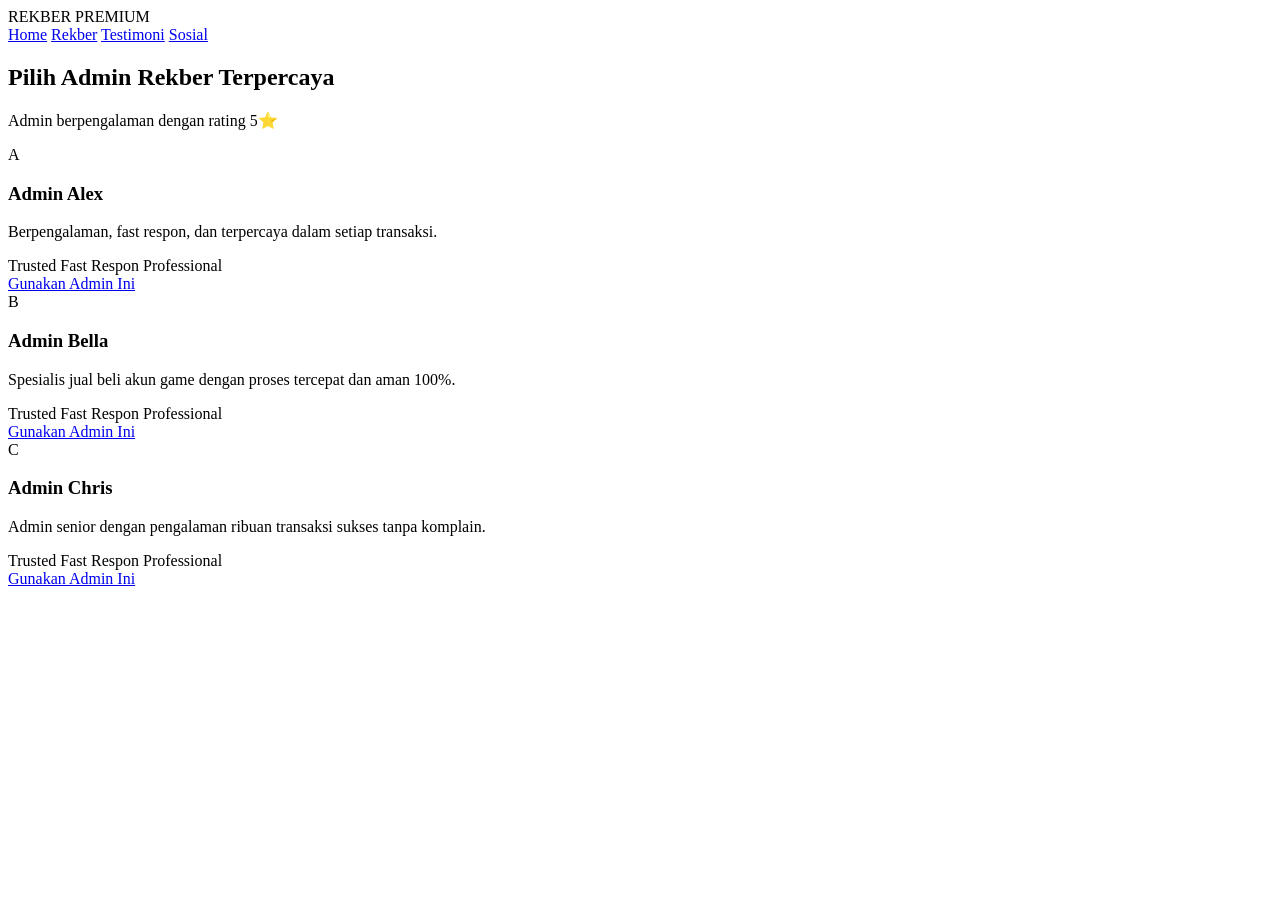
==== rekber.html @ de48e9e0 "Create rekber.html" ====
<!DOCTYPE html>
<html lang="id">
<head>
  <meta charset="UTF-8">
  <meta name="viewport" content="width=device-width, initial-scale=1.0">
  <title>Admin Rekber - Rekber Premium</title>
  <link rel="stylesheet" href="style.css">
  <link href="https://fonts.googleapis.com/css2?family=Poppins:wght@300;400;500;600;700&display=swap" rel="stylesheet">
</head>
<body>
  <header class="glass-navbar">
    <div class="container">
      <div class="logo">REKBER PREMIUM</div>
      <nav class="nav-menu">
        <a href="index.html" class="nav-link">Home</a>
        <a href="rekber.html" class="nav-link active">Rekber</a>
        <a href="testi.html" class="nav-link">Testimoni</a>
        <a href="sosial.html" class="nav-link">Sosial</a>
      </nav>
    </div>
  </header>

  <section class="rekber-header">
    <div class="container">
      <h1 class="section-title">Pilih Admin Rekber Terpercaya</h1>
      <p class="section-subtitle">Admin berpengalaman dengan rating 5⭐</p>
    </div>
  </section>

  <section class="admin-grid">
    <div class="container">
      <!-- ADMIN 1 -->
      <div class="admin-card js-scroll" data-delay="0">
        <div class="admin-avatar">
          <div class="avatar-placeholder">A</div>
        </div>
        <h3>Admin Alex</h3>
        <p>Berpengalaman, fast respon, dan terpercaya dalam setiap transaksi.</p>
        <div class="badges">
          <span class="badge trusted">Trusted</span>
          <span class="badge fast">Fast Respon</span>
          <span class="badge pro">Professional</span>
        </div>
        <a href="sosial.html" class="btn-primary btn-admin full-width">Gunakan Admin Ini</a>
      </div>

      <!-- ADMIN 2 -->
      <div class="admin-card js-scroll" data-delay="200">
        <div class="admin-avatar">
          <div class="avatar-placeholder">B</div>
        </div>
        <h3>Admin Bella</h3>
        <p>Spesialis jual beli akun game dengan proses tercepat dan aman 100%.</p>
        <div class="badges">
          <span class="badge trusted">Trusted</span>
          <span class="badge fast">Fast Respon</span>
          <span class="badge pro">Professional</span>
        </div>
        <a href="sosial.html" class="btn-primary btn-admin full-width">Gunakan Admin Ini</a>
      </div>

      <!-- ADMIN 3 -->
      <div class="admin-card js-scroll" data-delay="400">
        <div class="admin-avatar">
          <div class="avatar-placeholder">C</div>
        </div>
        <h3>Admin Chris</h3>
        <p>Admin senior dengan pengalaman ribuan transaksi sukses tanpa komplain.</p>
        <div class="badges">
          <span class="badge trusted">Trusted</span>
          <span class="badge fast">Fast Respon</span>
          <span class="badge pro">Professional</span>
        </div>
        <a href="sosial.html" class="btn-primary btn-admin full-width">Gunakan Admin Ini</a>
      </div>
    </div>
  </section>

<script src="script.js"></script>
</body>
</html>
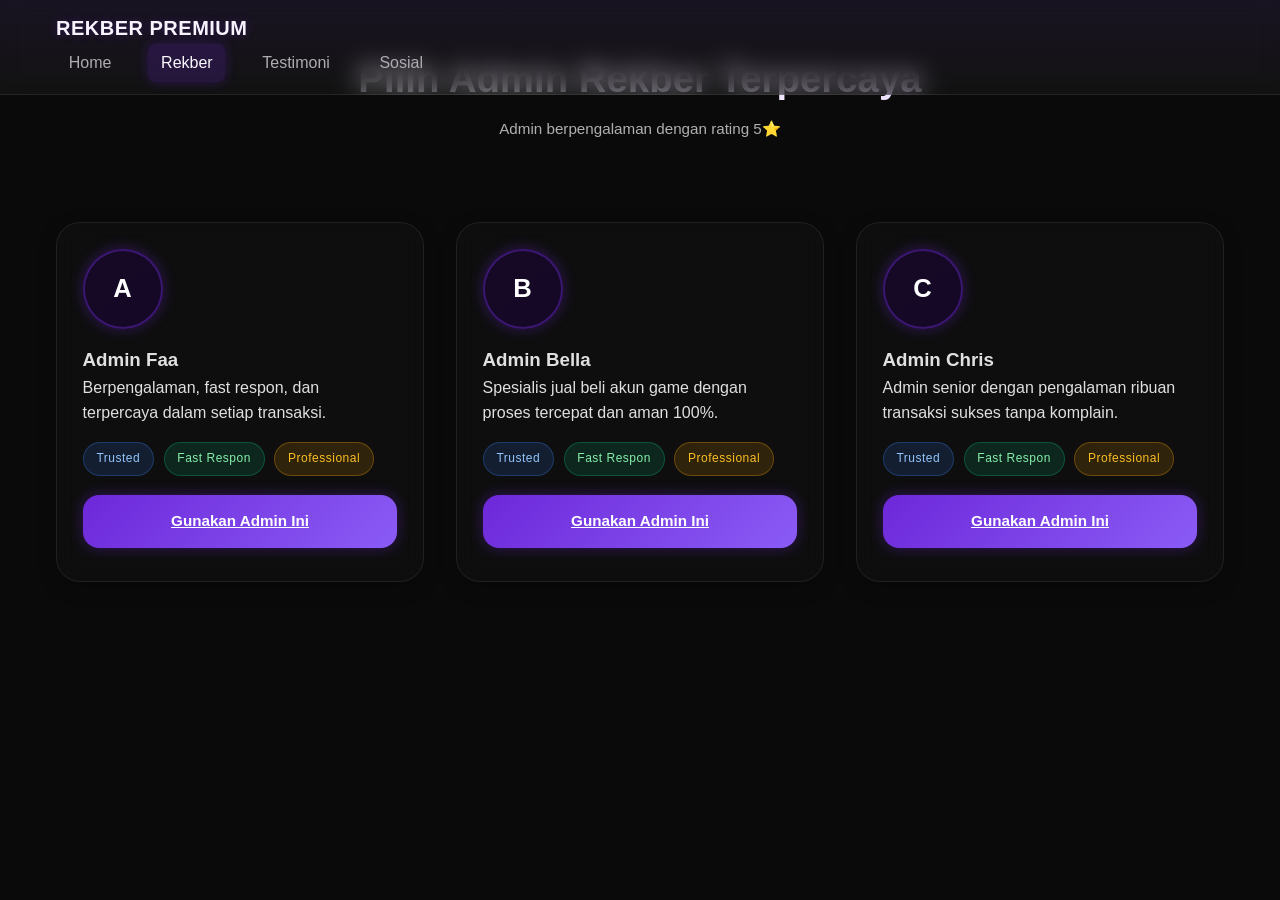
==== commit 9019e955: "Update rekber.html" ====
--- a/rekber.html
+++ b/rekber.html
@@ -34,14 +34,14 @@
         <div class="admin-avatar">
           <div class="avatar-placeholder">A</div>
         </div>
-        <h3>Admin Alex</h3>
+        <h3>Admin Faa</h3>
         <p>Berpengalaman, fast respon, dan terpercaya dalam setiap transaksi.</p>
         <div class="badges">
           <span class="badge trusted">Trusted</span>
           <span class="badge fast">Fast Respon</span>
           <span class="badge pro">Professional</span>
         </div>
-        <a href="sosial.html" class="btn-primary btn-admin full-width">Gunakan Admin Ini</a>
+        <a href="https://wa.me/6285692940673" class="btn-primary btn-admin full-width">Gunakan Admin Ini</a>
       </div>
 
       <!-- ADMIN 2 -->
--- a/style.css
+++ b/style.css
@@ -0,0 +1,914 @@
+/* ===== BASE & FONT ===== */
+:root {
+  --bg: #0a0a0a;
+  --primary: #6d28d9;
+  --primary-light: #8b5cf6;
+  --primary-dark: #5b21b6;
+  --text: #e0e0e0;
+  --text-light: #b0b0b0;
+  --card-bg: rgba(20, 20, 20, 0.6);
+  --glass-bg: rgba(30, 30, 30, 0.45);
+  --shadow: rgba(0, 0, 0, 0.4);
+  --shadow-light: rgba(109, 40, 217, 0.1);
+  --border: rgba(255, 255, 255, 0.08);
+  --btn-transition: 0.35s ease;
+  --anim-speed: 0.5s;
+}
+
+*,
+*::before,
+*::after {
+  box-sizing: border-box;
+  margin: 0;
+  padding: 0;
+}
+
+html {
+  scroll-behavior: smooth;
+}
+
+body {
+  font-family: "Poppins", -apple-system, BlinkMacSystemFont, "Segoe UI", sans-serif;
+  background-color: var(--bg);
+  color: var(--text);
+  line-height: 1.6;
+  overflow-x: hidden;
+}
+
+/* ===== UTILITY ===== */
+.container {
+  width: min(100% - 2rem, 1200px);
+  margin-inline: auto;
+  padding-inline: 1rem;
+}
+
+/* ===== GLASS NAVBAR ===== */
+.glass-navbar {
+  position: fixed;
+  top: 0;
+  left: 0;
+  right: 0;
+  z-index: 1000;
+  padding: 0.75rem 0;
+  background: var(--glass-bg);
+  backdrop-filter: blur(12px);
+  -webkit-backdrop-filter: blur(12px);
+  border-bottom: 1px solid var(--border);
+  transition: background 0.3s ease, box-shadow 0.3s ease;
+}
+
+.glass-navbar::before {
+  content: "";
+  position: absolute;
+  inset: 0;
+  background: linear-gradient(
+    180deg,
+    rgba(109, 40, 217, 0.08),
+    transparent
+  );
+  border-radius: inherit;
+  pointer-events: none;
+}
+
+.logo {
+  font-weight: 600;
+  font-size: 1.25rem;
+  color: #ffffff;
+  letter-spacing: 0.5px;
+  text-shadow: 0 0 10px rgba(109, 40, 217, 0.3);
+}
+
+.nav-menu {
+  display: flex;
+  gap: 1.5rem;
+}
+
+.nav-link {
+  color: var(--text-light);
+  text-decoration: none;
+  font-size: 0.95rem;
+  font-weight: 500;
+  padding: 0.4rem 0.8rem;
+  border-radius: 0.5rem;
+  transition: color 0.3s ease, background 0.3s ease, box-shadow 0.3s ease;
+}
+
+.nav-link:hover,
+.nav-link.active {
+  color: #ffffff;
+  background: rgba(109, 40, 217, 0.2);
+  box-shadow: 0 0 12px rgba(109, 40, 217, 0.3);
+}
+
+/* ===== HERO SECTION ===== */
+.hero {
+  position: relative;
+  min-height: 100vh;
+  display: flex;
+  align-items: center;
+  overflow: hidden;
+}
+
+.hero-bg {
+  position: absolute;
+  inset: 0;
+  z-index: -1;
+}
+
+.hero-gradient {
+  position: absolute;
+  inset: 0;
+  background: linear-gradient(
+    135deg,
+    #0a0a0a,
+    #121212,
+    #1a0a30,
+    #0a0a1a
+  );
+  animation: slowGradient 12s ease-in-out infinite alternate;
+}
+
+.hero-particles {
+  position: absolute;
+  inset: 0;
+  background-image: radial-gradient(
+    rgba(109, 40, 217, 0.1) 1px,
+    transparent 1px
+  );
+  background-size: 50px 50px;
+  animation: floatParticles 6s linear infinite;
+  opacity: 0.4;
+}
+
+.hero-content {
+  opacity: 0;
+  transform: translateY(20px);
+  animation: fadeInUp 0.8s ease forwards;
+}
+
+.hero-title {
+  font-size: clamp(2.2rem, 5vw, 3.5rem);
+  font-weight: 700;
+  letter-spacing: -0.5px;
+  margin-bottom: 0.75rem;
+  background: linear-gradient(90deg, #ffffff, #e6d5ff);
+  -webkit-background-clip: text;
+  -webkit-text-fill-color: transparent;
+  background-clip: text;
+}
+
+.hero-subtitle {
+  font-size: clamp(1rem, 2.5vw, 1.25rem);
+  color: var(--text-light);
+  margin-bottom: 2rem;
+}
+
+/* ===== TRUST STATS ===== */
+.trust-stats {
+  display: flex;
+  flex-wrap: wrap;
+  gap: 1.5rem;
+  margin-bottom: 2rem;
+}
+
+.stat {
+  flex: 1 1 120px;
+  padding: 1rem;
+  background: rgba(109, 40, 217, 0.08);
+  border: 1px solid rgba(109, 40, 217, 0.15);
+  border-radius: 1rem;
+  box-shadow: 0 4px 12px var(--shadow);
+  text-align: center;
+}
+
+.stat-number {
+  font-size: 1.75rem;
+  font-weight: 700;
+  color: #ffffff;
+}
+
+.stat-label {
+  display: block;
+  font-size: 0.85rem;
+  color: var(--text-light);
+  margin-top: 0.25rem;
+}
+
+/* ===== HERO BUTTONS ===== */
+.hero-buttons {
+  display: flex;
+  flex-wrap: wrap;
+  gap: 1rem;
+  justify-content: center;
+  opacity: 0;
+  transform: translateY(10px);
+  animation: fadeInUp 0.8s ease 0.4s forwards;
+}
+
+.btn-primary {
+  padding: 0.9rem 1.8rem;
+  background: linear-gradient(135deg, var(--primary), var(--primary-light));
+  color: #ffffff;
+  border: none;
+  border-radius: 1rem;
+  font-weight: 600;
+  font-size: 0.95rem;
+  cursor: pointer;
+  transition: transform var(--btn-transition), box-shadow var(--btn-transition),
+    opacity 0.3s ease;
+  box-shadow: 0 0 15px rgba(109, 40, 217, 0.4);
+  position: relative;
+  overflow: hidden;
+}
+
+.btn-primary::before {
+  content: "";
+  position: absolute;
+  inset: 0;
+  background: linear-gradient(
+    135deg,
+    rgba(255, 255, 255, 0.1),
+    transparent
+  );
+  opacity: 0;
+  transition: opacity 0.3s ease;
+}
+
+.btn-primary:hover {
+  transform: scale(1.04);
+  box-shadow: 0 0 20px rgba(109, 40, 217, 0.6);
+  z-index: 5;
+}
+
+.btn-primary:hover::before {
+  opacity: 1;
+}
+
+.btn-secondary {
+  padding: 0.85rem 1.8rem;
+  background: rgba(255, 255, 255, 0.05);
+  color: var(--text);
+  border: 1px solid var(--border);
+  border-radius: 1rem;
+  font-weight: 500;
+  font-size: 0.95rem;
+  cursor: pointer;
+  transition: transform var(--btn-transition), background 0.3s ease,
+    box-shadow var(--btn-transition);
+}
+
+.btn-secondary:hover {
+  transform: scale(1.03);
+  background: rgba(255, 255, 255, 0.1);
+  box-shadow: 0 0 16px rgba(109, 40, 217, 0.35);
+}
+
+/* ===== GLOBAL ANIMATIONS ===== */
+@keyframes fadeInUp {
+  to {
+    opacity: 1;
+    transform: translateY(0);
+  }
+}
+
+@keyframes slowGradient {
+  0% {
+    background-position: 0% 50%;
+  }
+  100% {
+    background-position: 100% 50%;
+  }
+}
+
+@keyframes floatParticles {
+  0% {
+    background-position: 0 0;
+  }
+  100% {
+    background-position: 50px 50px;
+  }
+}
+
+.js-scroll {
+  opacity: 0;
+  transform: translateY(20px);
+  will-change: opacity, transform;
+  transition: opacity 0.7s ease, transform 0.7s ease;
+}
+
+.js-scroll.is-visible {
+  opacity: 1;
+  transform: translateY(0);
+}
+
+/* ================= TESTIMONI – MASONRY GALLERY ================= */
+.masonry-gallery {
+  padding-block: 3rem 2rem;
+}
+
+.masonry-gallery .container {
+  display: grid;
+  grid-template-columns: repeat(auto-fit, minmax(240px, 1fr));
+  grid-auto-rows: 180px;
+  grid-gap: 1rem;
+  gap: 1rem;
+  place-content: center;
+}
+
+.gallery-item {
+  position: relative;
+  overflow: hidden;
+  border-radius: 1.25rem;
+  background: linear-gradient(135deg, #1a0b2e, #1a0a30);
+  box-shadow: 0 4px 14px rgba(0, 0, 0, 0.25);
+  transition: transform 0.4s ease, box-shadow 0.4s ease;
+}
+
+.gallery-item:hover {
+  transform: translateY(-6px);
+  box-shadow: 0 10px 24px rgba(109, 40, 217, 0.35);
+}
+
+.gallery-item::before {
+  content: "";
+  position: absolute;
+  inset: 0;
+  background-image: url("https://source.unsplash.com/random/400x400/?gaming,chat");
+  background-size: cover;
+  background-position: center;
+  filter: brightness(0.7);
+  transition: filter 0.4s ease;
+}
+
+.gallery-item:hover::before {
+  filter: brightness(0.5) scale(1.05);
+}
+
+.gallery-overlay {
+  position: absolute;
+  inset: 0;
+  padding: 1rem;
+  display: flex;
+  align-items: center;
+  justify-content: center;
+  background: linear-gradient(
+    rgba(10, 10, 10, 0.7),
+    rgba(10, 10, 10, 0)
+  );
+  color: #ffffff;
+  font-size: 0.95rem;
+  text-align: center;
+  opacity: 0;
+  transform: translateY(10px);
+  transition: opacity 0.5s ease, transform 0.5s ease;
+  pointer-events: none;
+}
+
+.gallery-item:hover .gallery-overlay {
+  opacity: 1;
+  transform: translateY(0);
+}
+
+.masonry-gallery .js-scroll {
+  opacity: 0;
+  transform: translateY(20px);
+  transition: opacity 0.6s ease, transform 0.6s ease;
+}
+
+.masonry-gallery .js-scroll.is-visible {
+  opacity: 1;
+  transform: translateY(0);
+}
+
+.testi89 h {
+  font-size: 1.6rem;
+  font-weight: 600;
+  letter-spacing: 0.5px;
+  background: linear-gradient(135deg, #ffffff, #e6d5ff);
+  -webkit-background-clip: text;
+  -webkit-text-fill-color: transparent;
+  background-clip: text;
+  margin-top: 200px;
+}
+/* ================= KOMEN TESTIMONI ================= */
+.comments {
+  padding-block: 3rem 2rem;
+}
+
+.comments .container {
+  display: flex;
+  flex-direction: column;
+  gap: 1.2rem;
+  align-items: center;
+}
+
+.comment {
+  max-width: 500px;
+  padding: 1rem 1.4rem;
+  border-radius: 1rem;
+  background: rgba(20, 20, 20, 0.6);
+  border: 1px solid rgba(255, 255, 255, 0.08);
+  font-size: 0.95rem;
+  font-style: italic;
+  color: #d1d1d1;
+  box-shadow: 0 4px 14px rgba(0, 0, 0, 0.15);
+  transition: transform 0.35s ease, box-shadow 0.35s ease;
+}
+
+.comment:hover {
+  transform: translateY(-4px);
+  box-shadow: 0 8px 20px rgba(109, 40, 217, 0.3);
+}
+
+.comment.js-scroll {
+  opacity: 0;
+  transform: translateY(15px);
+  transition: opacity 0.6s ease, transform 0.6s ease;
+}
+
+.comment.js-scroll.is-visible {
+  opacity: 1;
+  transform: translateY(0);
+}
+
+/* ================= REKBER – ADMIN CARD ======== */
+.rekber-header {
+  padding-block: 3rem 2rem;
+  text-align: center;
+}
+
+.section-title {
+  font-size: clamp(1.75rem, 3.5vw, 2.4rem);
+  font-weight: 600;
+  background: linear-gradient(135deg, #ffffff, #e6d5ff);
+  -webkit-background-clip: text;
+  -webkit-text-fill-color: transparent;
+  background-clip: text;
+}
+
+.section-subtitle {
+  font-size: 0.95rem;
+  color: var(--text-light);
+  margin-top: 0.5rem;
+}
+
+.admin-grid {
+  padding-block: 3rem 2rem;
+}
+
+.admin-grid .container {
+  display: grid;
+  grid-template-columns: repeat(auto-fit, minmax(280px, 1fr));
+  gap: 2rem;
+  align-items: start;
+}
+
+.admin-card {
+  position: relative;
+  padding: 1.6rem;
+  background: rgba(20, 20, 20, 0.45);
+  backdrop-filter: blur(10px);
+  border: 1px solid rgba(255, 255, 255, 0.08);
+  border-radius: 1.5rem;
+  box-shadow: 0 6px 20px rgba(0, 0, 0, 0.2);
+  transition: transform 0.35s ease, box-shadow 0.35s ease;
+  opacity: 0;
+  transform: translateY(20px);
+}
+
+.admin-card.is-visible {
+  opacity: 1;
+  transform: translateY(0);
+}
+
+.admin-card:hover {
+  transform: translateY(-10px);
+  box-shadow: 0 14px 30px rgba(109, 40, 217, 0.4);
+}
+
+.admin-avatar {
+  display: inline-flex;
+  width: 80px;
+  height: 80px;
+  border-radius: 50%;
+  background: linear-gradient(135deg, #1a0b2e, #1a0a30);
+  border: 2px solid rgba(109, 40, 217, 0.4);
+  box-shadow: 0 0 14px rgba(109, 40, 217, 0.4);
+  margin-bottom: 1rem;
+  overflow: hidden;
+  transition: transform 0.35s ease;
+}
+
+.admin-avatar:hover {
+  transform: scale(1.08);
+}
+
+.avatar-placeholder {
+  width: 100%;
+  height: 100%;
+  display: flex;
+  align-items: center;
+  justify-content: center;
+  font-size: 1.6rem;
+  font-weight: 700;
+  color: #ffffff;
+  background: rgba(0, 0, 0, 0.2);
+}
+
+.avatar-placeholder.large {
+  font-size: 2.2rem;
+}
+
+/* BADGES */
+.badges {
+  display: flex;
+  flex-wrap: wrap;
+  gap: 0.6rem;
+  margin: 1rem 0 1.2rem;
+}
+
+.badge {
+  padding: 0.4rem 0.8rem;
+  border-radius: 999px;
+  font-size: 0.75rem;
+  font-weight: 500;
+  letter-spacing: 0.5px;
+}
+
+.badge.trusted {
+  background: rgba(59, 130, 246, 0.15);
+  color: #93c5fd;
+  border: 1px solid rgba(59, 130, 246, 0.3);
+}
+
+.badge.fast {
+  background: rgba(16, 185, 129, 0.15);
+  color: #86efac;
+  border: 1px solid rgba(16, 185, 129, 0.3);
+}
+
+.badge.pro {
+  background: rgba(245, 158, 11, 0.15);
+  color: #fbbf24;
+  border: 1px solid rgba(245, 158, 11, 0.3);
+}
+
+/* ADMIN BUTTONS – btn-admin */
+.btn-admin {
+  padding: 0.9rem 1.8rem;
+  border-radius: 1rem;
+  font-size: 0.95rem;
+  font-weight: 600;
+  text-align: center;
+  white-space: nowrap;
+  cursor: pointer;
+  border: none;
+  background: linear-gradient(135deg, #6d28d9, #8b5cf6);
+  color: #ffffff;
+  box-shadow: 0 0 14px rgba(109, 40, 217, 0.4);
+  position: relative;
+  overflow: hidden;
+  z-index: 3;
+  transition: transform 0.35s ease, box-shadow 0.35s ease;
+}
+
+/* GLOW LAYER DI DALAM BUTTON */
+.btn-admin::before {
+  content: "";
+  position: absolute;
+  inset: 0;
+  background: linear-gradient(135deg, rgba(255, 255, 255, 0.15), transparent);
+  opacity: 0;
+  transition: opacity 0.35s ease;
+  pointer-events: none;
+}
+
+/* HOVER – ELEVATE + GLOW */
+.btn-admin:hover {
+  transform: scale(1.04);
+  box-shadow: 0 0 20px rgba(109, 40, 217, 0.65);
+}
+
+.btn-admin:hover::before {
+  opacity: 1;
+}
+
+/* FULLWIDTH (untuk rekber.html) */
+.btn-admin.full-width {
+  width: 100%;
+  display: inline-block;
+}
+
+/* ROLLING GRADIENT BUTTON (OPTIONAL) */
+.btn-primary.rolling {
+  background-size: 200% 100%;
+  background-image: linear-gradient(
+    90deg,
+    rgba(109, 40, 217, 0.9),
+    rgba(139, 92, 246, 0.9)
+  );
+  background-position: 100% 0;
+  transition: background-position 0.6s ease;
+}
+
+.btn-primary.rolling:hover {
+  background-position: 0% 0;
+}
+
+/* CURSOR GLOW – CSS */
+.cursor-glow {
+  position: fixed;
+  top: 0;
+  left: 0;
+  width: 60px;
+  height: 60px;
+  border-radius: 50%;
+  background: radial-gradient(
+    circle,
+    rgba(109, 40, 217, 0.25) 0%,
+    rgba(109, 40, 217, 0.15) 28%,
+    rgba(109, 40, 217, 0) 70%
+  );
+  pointer-events: none;
+  z-index: 99999;
+  transform: translate(-50%, -50%);
+  opacity: 0;
+  transition: opacity 0.3s ease;
+}
+
+.cursor-glow .cursor-inner {
+  position: absolute;
+  top: 50%;
+  left: 50%;
+  transform: translate(-50%, -50%);
+  width: 24px;
+  height: 24px;
+  border-radius: 50%;
+  background: rgba(109, 40, 217, 0.45);
+  border: 2px solid rgba(255, 255, 255, 0.4);
+  box-shadow: 0 0 10px rgba(109, 40, 217, 0.45);
+  opacity: 0.6;
+  transition: transform 0.35s ease, opacity 0.35s ease;
+}
+
+/* RIPPLE EFFECT */
+.ripple {
+  position: absolute;
+  border-radius: 50%;
+  transform: scale(0);
+  animation: ripple 0.6s linear;
+  background: rgba(255, 255, 255, 0.45);
+}
+
+@keyframes ripple {
+  to {
+    transform: scale(4);
+    opacity: 0;
+  }
+}
+
+/* ================= LINKTREE – SOSIAL.HTML ================= */
+
+.profile {
+  padding-block: 3rem 2rem;
+  text-align: center;
+}
+
+.profile .container {
+  display: flex;
+  flex-direction: column;
+  align-items: center;
+  gap: 1rem;
+}
+
+.profile h1 {
+  font-size: 1.6rem;
+  font-weight: 600;
+  letter-spacing: 0.5px;
+  background: linear-gradient(135deg, #ffffff, #e6d5ff);
+  -webkit-background-clip: text;
+  -webkit-text-fill-color: transparent;
+  background-clip: text;
+}
+
+.profile p {
+  font-size: 0.95rem;
+  color: var(--text-light);
+}
+
+.profile-avatar {
+  margin-bottom: 1rem;
+}
+
+/* LINKS – BUTTON GLASS */
+.links {
+  padding-block: 2rem 3rem;
+}
+
+.links .container {
+  display: flex;
+  flex-direction: column;
+  gap: 1rem;
+  max-width: 380px;
+  margin-inline: auto;
+}
+
+.link-btn {
+  position: relative;
+  display: flex;
+  align-items: center;
+  justify-content: center;
+  gap: 0.8rem;
+  padding: 1rem 1.6rem;
+  border-radius: 1.5rem;
+  border: 1px solid rgba(255, 255, 255, 0.12);
+  background: rgba(30, 30, 30, 0.45);
+  backdrop-filter: blur(10px);
+  box-shadow: 0 6px 20px rgba(0, 0, 0, 0.2);
+  color: #ffffff;
+  font-weight: 500;
+  text-decoration: none;
+  transition: transform 0.35s ease, box-shadow 0.35s ease,
+    background-position 0.6s ease;
+  overflow: hidden;
+}
+
+/* ICON SVG */
+.link-btn .icon {
+  width: 1.4rem;
+  height: 1.4rem;
+  stroke: currentColor;
+  stroke-linecap: round;
+  stroke-linejoin: round;
+  transition: transform 0.35s ease;
+}
+
+/* HOVER EFFECT – GLOSS + GRADIENT MOVE */
+.link-btn:hover {
+  transform: scale(1.03);
+  box-shadow: 0 10px 28px rgba(109, 40, 217, 0.45);
+}
+
+.link-btn::before {
+  content: "";
+  position: absolute;
+  inset: 0;
+  border-radius: 1.5rem;
+  background: linear-gradient(
+    135deg,
+    rgba(255, 255, 255, 0.08),
+    transparent
+  );
+  opacity: 0;
+  transition: opacity 0.35s ease;
+}
+
+.link-btn:hover::before {
+  opacity: 1;
+}
+
+/* BUTTON COLORS (SOCIAL) */
+.link-btn.instagram {
+  background: rgba(139, 92, 246, 0.15);
+  border-color: rgba(139, 92, 246, 0.3);
+  box-shadow: 0 6px 20px rgba(139, 92, 246, 0.25);
+}
+
+.link-btn.instagram:hover {
+  background: rgba(139, 92, 246, 0.25);
+}
+
+.link-btn.tiktok {
+  background: rgba(16, 185, 129, 0.15);
+  border-color: rgba(16, 185, 129, 0.3);
+  box-shadow: 0 6px 20px rgba(16, 185, 129, 0.25);
+}
+
+.link-btn.tiktok:hover {
+  background: rgba(16, 185, 129, 0.25);
+}
+
+.link-btn.whatsapp {
+  background: rgba(34, 197, 94, 0.15);
+  border-color: rgba(34, 197, 94, 0.3);
+  box-shadow: 0 6px 20px rgba(34, 197, 94, 0.25);
+}
+
+.link-btn.whatsapp:hover {
+  background: rgba(34, 197, 94, 0.25);
+}
+
+.link-btn.whatsapp-group {
+  background: rgba(120, 113, 255, 0.15);
+  border-color: rgba(120, 113, 255, 0.3);
+  box-shadow: 0 6px 20px rgba(120, 113, 255, 0.25);
+}
+
+.link-btn.whatsapp-group:hover {
+  background: rgba(120, 113, 255, 0.25);
+}
+
+/* ===== RESPONSIVE LAYOUTS ===== */
+/* Mobile */
+@media (max-width: 767px) {
+  .nav-menu {
+    gap: 1rem;
+  }
+  .nav-link {
+    font-size: 0.9rem;
+  }
+  .hero-title {
+    font-size: 2.2rem;
+  }
+  .hero-subtitle {
+    font-size: 1rem;
+  }
+}
+
+/* Tablet */
+@media (min-width: 768px) and (max-width: 1023px) {
+  .hero-title {
+    font-size: 2.8rem;
+  }
+  .hero-subtitle {
+    font-size: 1.15rem;
+  }
+  .hero-buttons {
+    justify-content: center;
+  }
+  .admin-grid .container {
+    gap: 1.5rem;
+  }
+}
+
+/* Desktop */
+@media (min-width: 1024px) {
+  .nav-link {
+    font-size: 1rem;
+  }
+  .hero-title {
+    font-size: 3.2rem;
+  }
+  .hero-subtitle {
+    font-size: 1.25rem;
+  }
+  .admin-grid .container {
+    grid-template-columns: repeat(3, 1fr);
+  }
+  .masonry-gallery .container {
+    grid-template-columns: repeat(4, 1fr);
+  }
+}
+
+
+/* TESTIMONI GALERI - 9:16 RATIO (UNTUK UPLOAD FOTO) */
+.masonry-gallery {
+  padding-block: 3rem 2rem;
+}
+
+.masonry-gallery .container {
+  display: grid;
+  grid-template-columns: repeat(auto-fit, minmax(160px, 1fr));
+  grid-auto-rows: 280px; /* 9:16 ratio */
+  gap: 1.2rem;
+  place-content: center;
+}
+
+.gallery-item {
+  position: relative;
+  overflow: hidden;
+  border-radius: 1.25rem;
+  background: linear-gradient(135deg, #1a0b2e, #1a0a30);
+  box-shadow: 0 8px 24px rgba(0, 0, 0, 0.3);
+  transition: transform 0.4s cubic-bezier(0.25, 0.46, 0.45, 0.94), box-shadow 0.4s ease;
+  aspect-ratio: 9 / 16; /* FIXED 9:16 */
+}
+
+.gallery-item img {
+  width: 100%;
+  height: 100%;
+  object-fit: cover;
+  object-position: center;
+    filter: brightness(0.75) contrast(1.1);
+  transition: filter 0.4s ease, transform 0.4s ease;
+}
+
+.gallery-item:hover img {
+  filter: brightness(0.5) contrast(1.2);
+  transform: scale(1.08);
+}
+
+/* GALERI HOVER */
+.gallery-item:hover {
+  transform: translateY(-8px) scale(1.02);
+  box-shadow: 0 16px 32px rgba(109, 40, 217, 0.4);
+}
+
+.gallery-overlay {
+    position: absolute;
+  inset: 0;
+  padding: 1.2rem;
+  display: flex;
+  align-items: center;
+  justify-content: center;
+  }
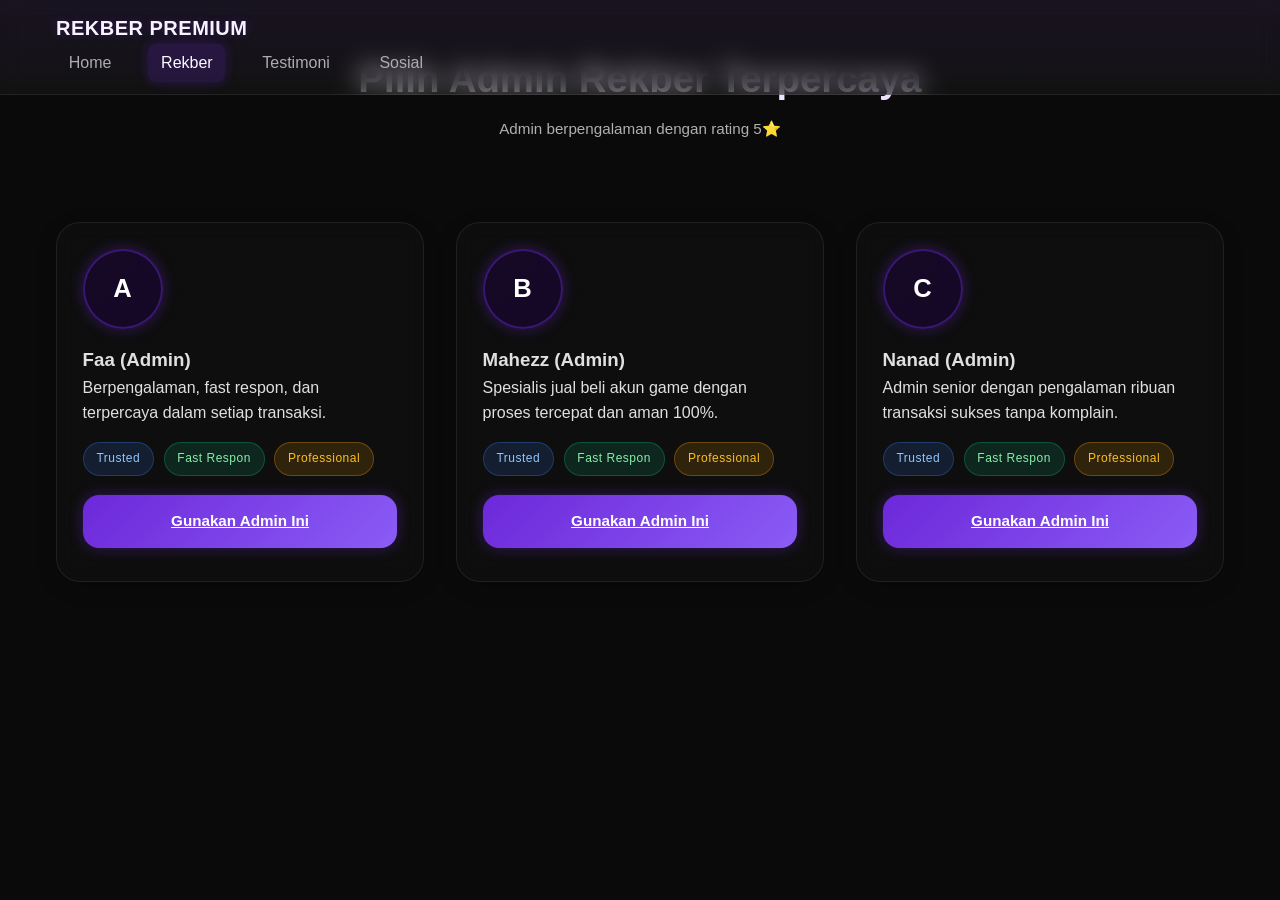
==== commit 5f7cb556: "Update rekber.html" ====
--- a/rekber.html
+++ b/rekber.html
@@ -34,7 +34,7 @@
         <div class="admin-avatar">
           <div class="avatar-placeholder">A</div>
         </div>
-        <h3>Admin Faa</h3>
+        <h3>Faa (Admin)</h3>
         <p>Berpengalaman, fast respon, dan terpercaya dalam setiap transaksi.</p>
         <div class="badges">
           <span class="badge trusted">Trusted</span>
@@ -49,14 +49,14 @@
         <div class="admin-avatar">
           <div class="avatar-placeholder">B</div>
         </div>
-        <h3>Admin Bella</h3>
+        <h3>Mahezz (Admin)</h3>
         <p>Spesialis jual beli akun game dengan proses tercepat dan aman 100%.</p>
         <div class="badges">
           <span class="badge trusted">Trusted</span>
           <span class="badge fast">Fast Respon</span>
           <span class="badge pro">Professional</span>
         </div>
-        <a href="sosial.html" class="btn-primary btn-admin full-width">Gunakan Admin Ini</a>
+        <a href="https://wa.me/6285947588023" class="btn-primary btn-admin full-width">Gunakan Admin Ini</a>
       </div>
 
       <!-- ADMIN 3 -->
@@ -64,14 +64,14 @@
         <div class="admin-avatar">
           <div class="avatar-placeholder">C</div>
         </div>
-        <h3>Admin Chris</h3>
+        <h3>Nanad (Admin)</h3>
         <p>Admin senior dengan pengalaman ribuan transaksi sukses tanpa komplain.</p>
         <div class="badges">
           <span class="badge trusted">Trusted</span>
           <span class="badge fast">Fast Respon</span>
           <span class="badge pro">Professional</span>
         </div>
-        <a href="sosial.html" class="btn-primary btn-admin full-width">Gunakan Admin Ini</a>
+        <a href="https://wa.me/6289502185050" class="btn-primary btn-admin full-width">Gunakan Admin Ini</a>
       </div>
     </div>
   </section>
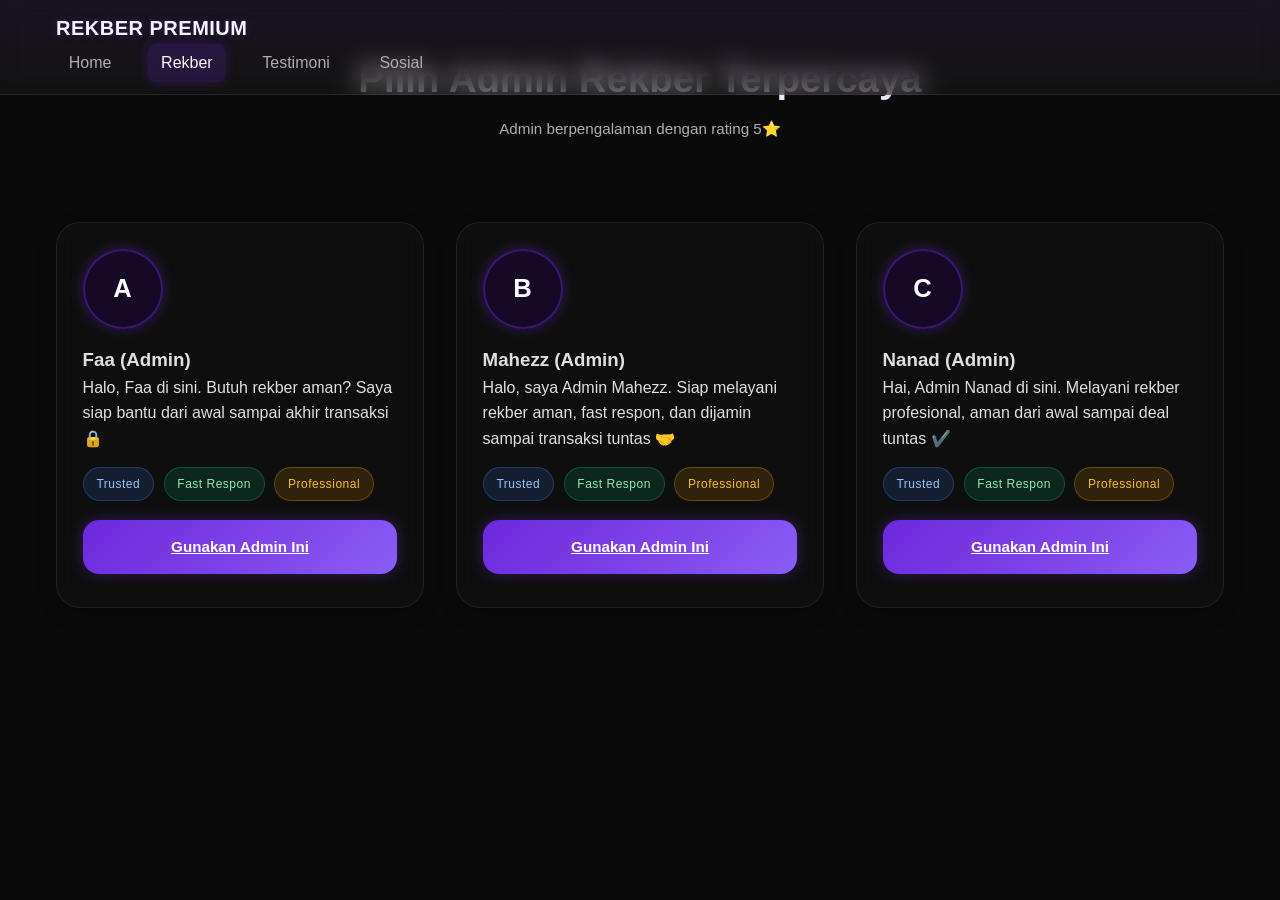
==== commit 47401890: "Update rekber.html" ====
--- a/rekber.html
+++ b/rekber.html
@@ -35,7 +35,7 @@
           <div class="avatar-placeholder">A</div>
         </div>
         <h3>Faa (Admin)</h3>
-        <p>Berpengalaman, fast respon, dan terpercaya dalam setiap transaksi.</p>
+        <p>Halo, Faa di sini. Butuh rekber aman? Saya siap bantu dari awal sampai akhir transaksi 🔒</p>
         <div class="badges">
           <span class="badge trusted">Trusted</span>
           <span class="badge fast">Fast Respon</span>
@@ -50,7 +50,7 @@
           <div class="avatar-placeholder">B</div>
         </div>
         <h3>Mahezz (Admin)</h3>
-        <p>Spesialis jual beli akun game dengan proses tercepat dan aman 100%.</p>
+        <p>Halo, saya Admin Mahezz. Siap melayani rekber aman, fast respon, dan dijamin sampai transaksi tuntas 🤝</p>
         <div class="badges">
           <span class="badge trusted">Trusted</span>
           <span class="badge fast">Fast Respon</span>
@@ -65,7 +65,7 @@
           <div class="avatar-placeholder">C</div>
         </div>
         <h3>Nanad (Admin)</h3>
-        <p>Admin senior dengan pengalaman ribuan transaksi sukses tanpa komplain.</p>
+        <p>Hai, Admin Nanad di sini. Melayani rekber profesional, aman dari awal sampai deal tuntas ✔️</p>
         <div class="badges">
           <span class="badge trusted">Trusted</span>
           <span class="badge fast">Fast Respon</span>
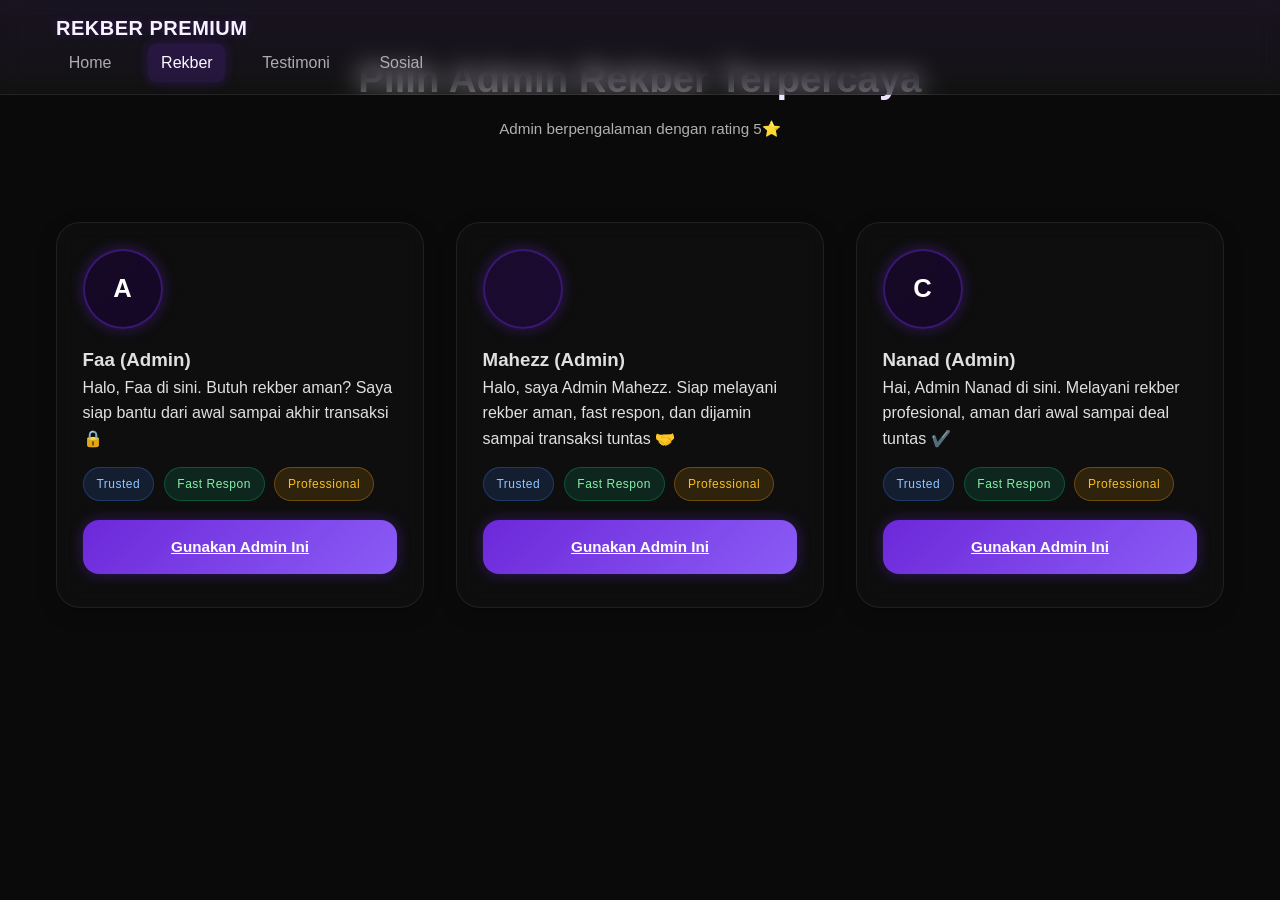
==== commit d02e5213: "Update rekber.html" ====
--- a/rekber.html
+++ b/rekber.html
@@ -47,7 +47,7 @@
       <!-- ADMIN 2 -->
       <div class="admin-card js-scroll" data-delay="200">
         <div class="admin-avatar">
-          <div class="avatar-placeholder">B</div>
+          <div <img src="https://raw.githubusercontent.com/JB-FALAM/JB-Falam/main/assets/Mahezz_Profile.png" alt="Mahezz"></div>
         </div>
         <h3>Mahezz (Admin)</h3>
         <p>Halo, saya Admin Mahezz. Siap melayani rekber aman, fast respon, dan dijamin sampai transaksi tuntas 🤝</p>
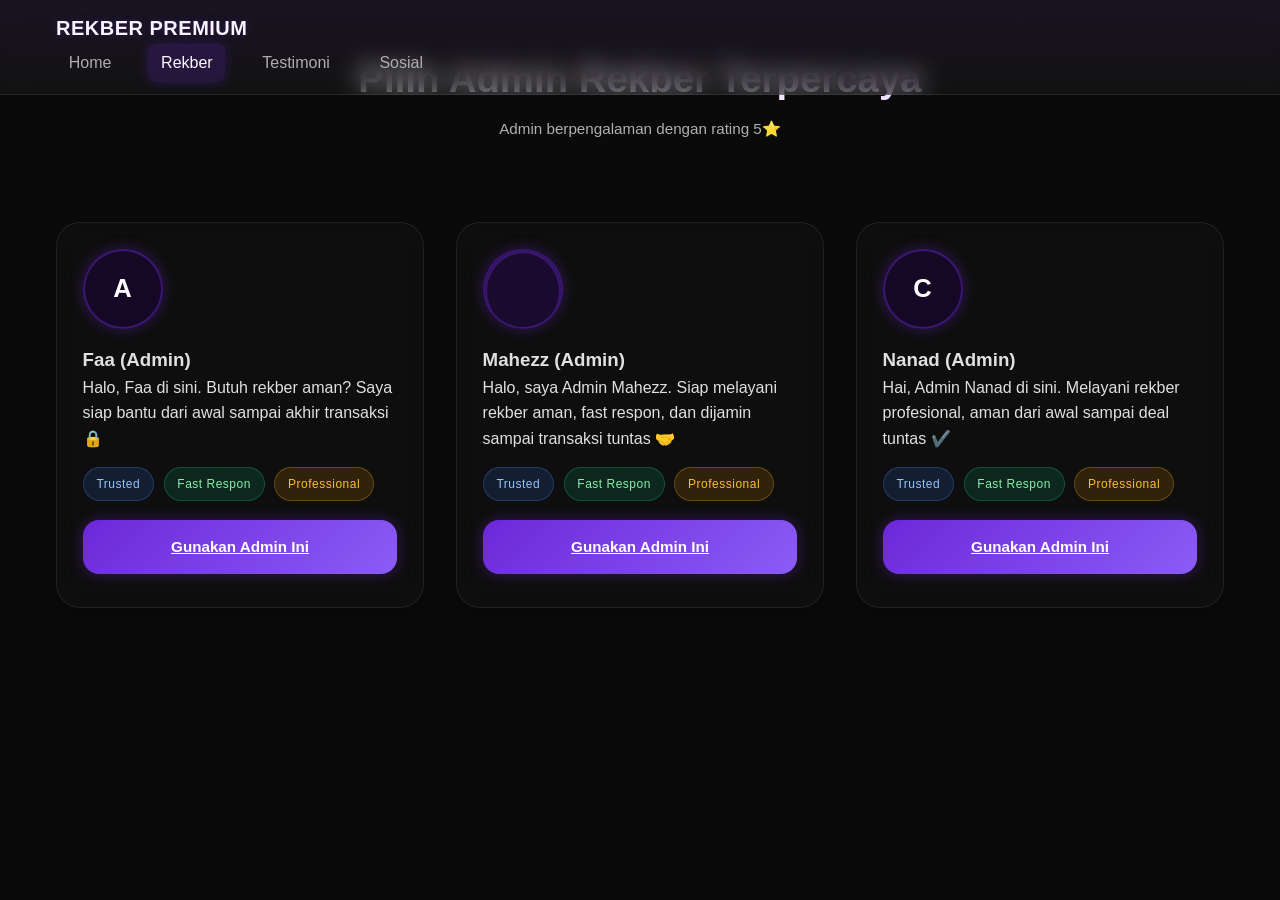
==== commit b748bff1: "Update rekber.html" ====
--- a/rekber.html
+++ b/rekber.html
@@ -47,7 +47,7 @@
       <!-- ADMIN 2 -->
       <div class="admin-card js-scroll" data-delay="200">
         <div class="admin-avatar">
-          <div <img src="https://raw.githubusercontent.com/JB-FALAM/JB-Falam/main/assets/Mahezz_Profile.png" alt="Mahezz"></div>
+          <div class="admin-avatar" <img src="https://raw.githubusercontent.com/JB-FALAM/JB-Falam/main/assets/Mahezz_Profile.png" alt="Mahezz"></div>
         </div>
         <h3>Mahezz (Admin)</h3>
         <p>Halo, saya Admin Mahezz. Siap melayani rekber aman, fast respon, dan dijamin sampai transaksi tuntas 🤝</p>
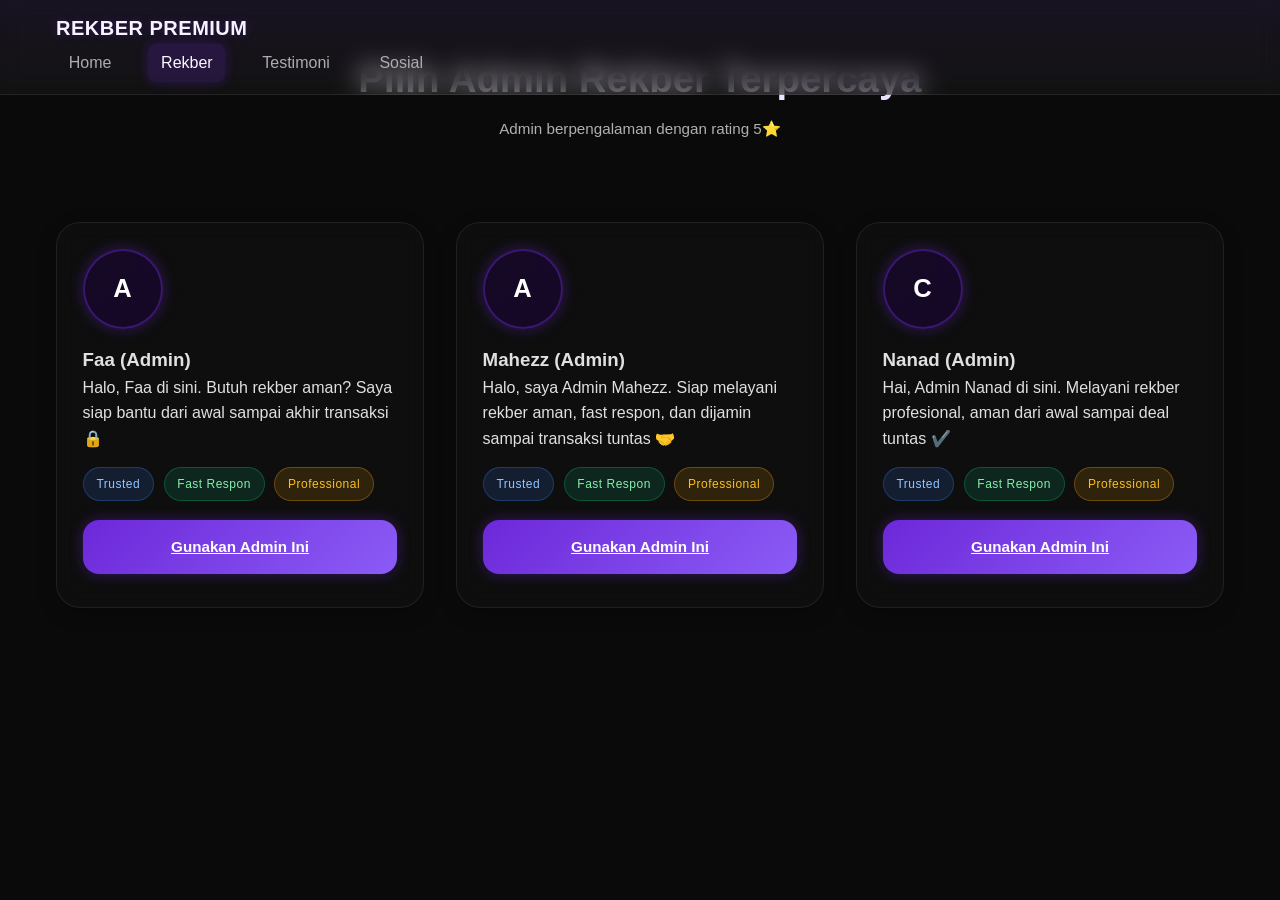
==== commit 67dbacf9: "Update rekber.html" ====
--- a/rekber.html
+++ b/rekber.html
@@ -47,7 +47,7 @@
       <!-- ADMIN 2 -->
       <div class="admin-card js-scroll" data-delay="200">
         <div class="admin-avatar">
-          <div class="admin-avatar" <img src="https://raw.githubusercontent.com/JB-FALAM/JB-Falam/main/assets/Mahezz_Profile.png" alt="Mahezz"></div>
+          <div class="avatar-placeholder">A</div>
         </div>
         <h3>Mahezz (Admin)</h3>
         <p>Halo, saya Admin Mahezz. Siap melayani rekber aman, fast respon, dan dijamin sampai transaksi tuntas 🤝</p>
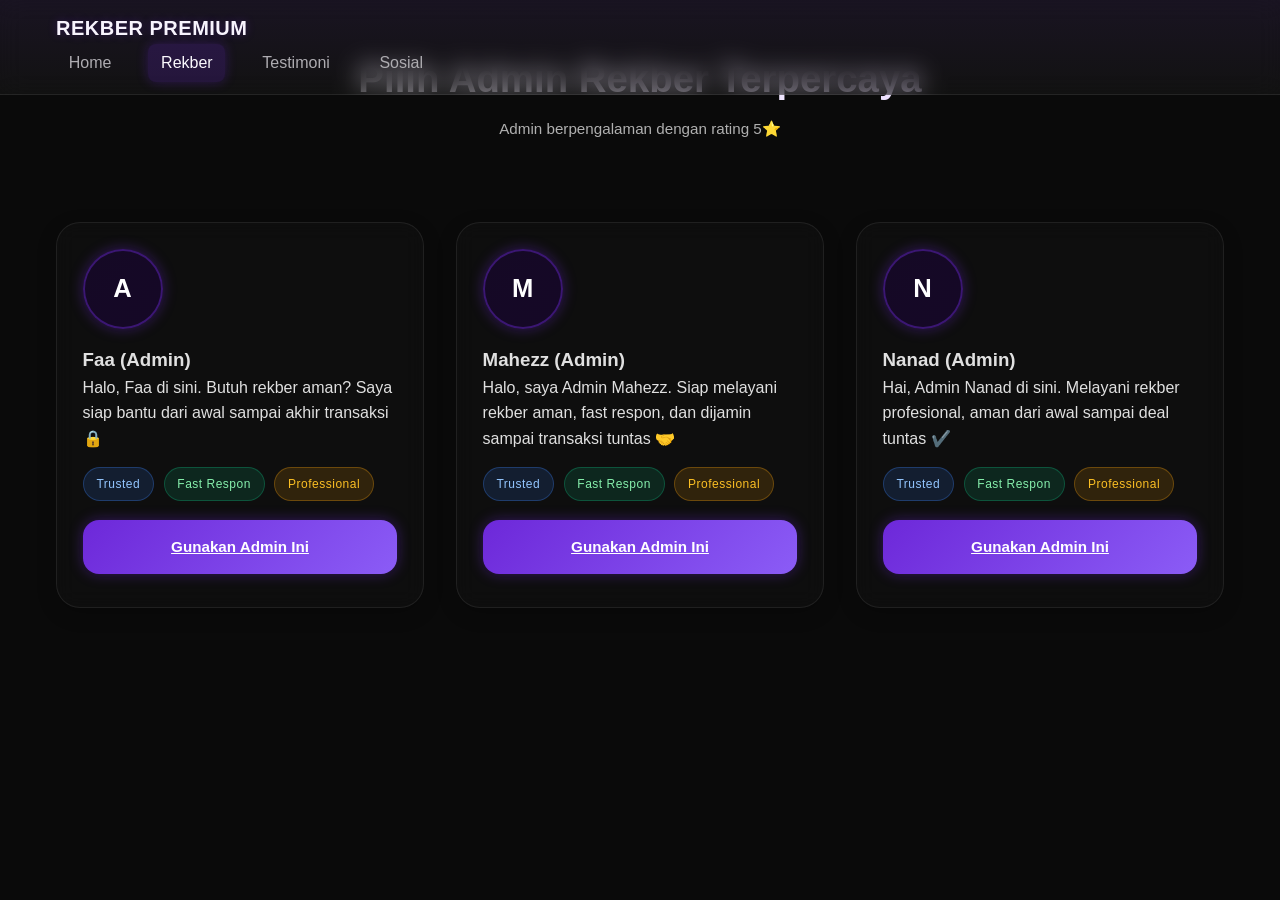
==== commit e58b8ffe: "Update rekber.html" ====
--- a/rekber.html
+++ b/rekber.html
@@ -47,7 +47,7 @@
       <!-- ADMIN 2 -->
       <div class="admin-card js-scroll" data-delay="200">
         <div class="admin-avatar">
-          <div class="avatar-placeholder">A</div>
+          <div class="avatar-placeholder">M</div>
         </div>
         <h3>Mahezz (Admin)</h3>
         <p>Halo, saya Admin Mahezz. Siap melayani rekber aman, fast respon, dan dijamin sampai transaksi tuntas 🤝</p>
@@ -62,7 +62,7 @@
       <!-- ADMIN 3 -->
       <div class="admin-card js-scroll" data-delay="400">
         <div class="admin-avatar">
-          <div class="avatar-placeholder">C</div>
+          <div class="avatar-placeholder">N</div>
         </div>
         <h3>Nanad (Admin)</h3>
         <p>Hai, Admin Nanad di sini. Melayani rekber profesional, aman dari awal sampai deal tuntas ✔️</p>
